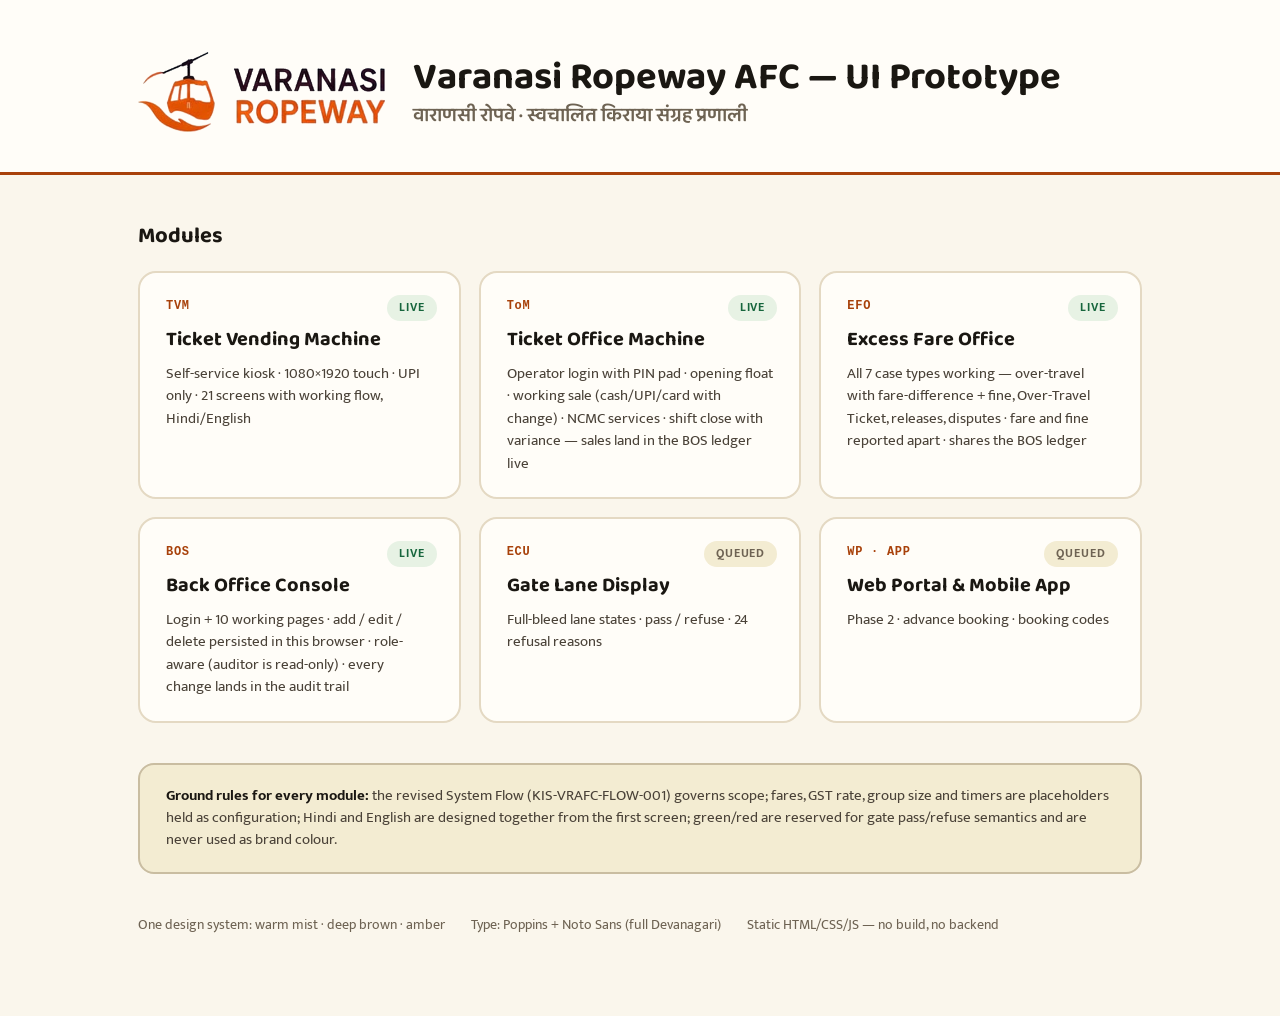
==== index.html @ 52887ad6 "Varanasi Ropeway AFC — UI prototype (BOS console, ToM counter, EFO terminal, TVM kiosk) Co-Authored-" ====
<!doctype html>
<html lang="en">
<head>
<meta charset="utf-8">
<meta name="viewport" content="width=device-width, initial-scale=1">
<title>Varanasi Ropeway AFC — UI Prototype</title>
<link rel="preconnect" href="https://fonts.googleapis.com">
<link rel="preconnect" href="https://fonts.gstatic.com" crossorigin>
<link href="https://fonts.googleapis.com/css2?family=Baloo+2:wght@600;700;800&family=Mukta:wght@400;500;600;700&display=swap" rel="stylesheet">
<link rel="stylesheet" href="assets/css/tokens.css">
<style>
  * { box-sizing: border-box; }
  html, body { margin: 0; }
  body {
    background: var(--w-paper); color: var(--w-ink);
    font-family: var(--font-body); font-size: 17px; line-height: 1.55;
    min-height: 100vh;
  }
  .wrap { max-width: 1060px; margin: 0 auto; padding: 0 28px 80px; }
  header.hero {
    border-bottom: 3px solid var(--w-primary);
    background: var(--w-card);
  }
  .hero-in { max-width: 1060px; margin: 0 auto; padding: 52px 28px 40px; display: flex; gap: 28px; align-items: center; }
  .hero-in .brandimg { height: 80px; width: auto; flex: 0 0 auto; }
  .hero h1 {
    margin: 0; font-family: var(--font-display); font-weight: 700;
    font-size: clamp(26px, 4vw, 38px); line-height: 1.15;
  }
  .hero h1 small { display: block; font-size: .52em; font-weight: 600; color: var(--w-ink-faint); margin-top: 6px; }
  .meta { font-size: 14px; color: var(--w-ink-faint); margin-top: 40px; display: flex; gap: 8px 26px; flex-wrap: wrap; }
  h2 {
    font-family: var(--font-display); font-weight: 700; font-size: 22px;
    margin: 44px 0 18px;
  }
  .grid { display: grid; grid-template-columns: repeat(auto-fill, minmax(300px, 1fr)); gap: 18px; }
  .mod {
    background: var(--w-card); border: 2px solid var(--w-line);
    border-radius: 18px; padding: 24px 26px 22px; text-decoration: none; color: inherit;
    display: flex; flex-direction: column; gap: 8px; position: relative;
    transition: border-color .15s, transform .15s var(--ease);
  }
  a.mod:hover { border-color: var(--w-primary); transform: translateY(-2px); }
  .mod .mc {
    font-family: var(--font-mono); font-size: 12px; font-weight: 700;
    letter-spacing: .06em; color: var(--w-primary);
  }
  .mod h3 { margin: 0; font-family: var(--font-display); font-weight: 700; font-size: 20px; }
  .mod p { margin: 0; font-size: 14.5px; color: var(--w-ink-soft); }
  .mod .st {
    position: absolute; top: 22px; right: 22px;
    font-size: 11.5px; font-weight: 700; letter-spacing: .08em; text-transform: uppercase;
    padding: 4px 12px; border-radius: 999px;
  }
  .st.live { background: var(--ok-bg); color: var(--ok); }
  .st.next { background: var(--w-cream); color: var(--w-ink-faint); }
  .note {
    margin-top: 40px; background: var(--w-cream); border: 2px solid var(--w-line-strong);
    border-radius: 16px; padding: 20px 26px; font-size: 14.5px; color: var(--w-ink-soft);
  }
  .note b { color: var(--w-ink); }
  :where(a):focus-visible { outline: 3px solid var(--w-primary); outline-offset: 3px; border-radius: 6px; }
</style>
</head>
<body>

<header class="hero">
  <div class="hero-in">
    <img class="brandimg" src="assets/img/logo.png" alt="Varanasi Ropeway">
    <h1>Varanasi Ropeway AFC — UI Prototype
      <small>वाराणसी रोपवे · स्वचालित किराया संग्रह प्रणाली</small>
    </h1>
  </div>
</header>

<div class="wrap">
  <h2>Modules</h2>
  <div class="grid">
    <a class="mod" href="tvm/index.html">
      <span class="st live">Live</span>
      <span class="mc">TVM</span>
      <h3>Ticket Vending Machine</h3>
      <p>Self-service kiosk · 1080×1920 touch · UPI only · 21 screens with working flow, Hindi/English</p>
    </a>
    <a class="mod" href="tom/index.html">
      <span class="st live">Live</span>
      <span class="mc">ToM</span>
      <h3>Ticket Office Machine</h3>
      <p>Operator login with PIN pad · opening float · working sale (cash/UPI/card with change) · NCMC services · shift close with variance — sales land in the BOS ledger live</p>
    </a>
    <a class="mod" href="efo/index.html">
      <span class="st live">Live</span>
      <span class="mc">EFO</span>
      <h3>Excess Fare Office</h3>
      <p>All 7 case types working — over-travel with fare-difference + fine, Over-Travel Ticket, releases, disputes · fare and fine reported apart · shares the BOS ledger</p>
    </a>
    <a class="mod" href="bos/index.html">
      <span class="st live">Live</span>
      <span class="mc">BOS</span>
      <h3>Back Office Console</h3>
      <p>Login + 10 working pages · add / edit / delete persisted in this browser · role-aware (auditor is read-only) · every change lands in the audit trail</p>
    </a>
    <div class="mod">
      <span class="st next">Queued</span>
      <span class="mc">ECU</span>
      <h3>Gate Lane Display</h3>
      <p>Full-bleed lane states · pass / refuse · 24 refusal reasons</p>
    </div>
    <div class="mod">
      <span class="st next">Queued</span>
      <span class="mc">WP · APP</span>
      <h3>Web Portal &amp; Mobile App</h3>
      <p>Phase 2 · advance booking · booking codes</p>
    </div>
  </div>

  <div class="note">
    <b>Ground rules for every module:</b> the revised System Flow (KIS-VRAFC-FLOW-001) governs scope;
    fares, GST rate, group size and timers are placeholders held as configuration;
    Hindi and English are designed together from the first screen; green/red are reserved
    for gate pass/refuse semantics and are never used as brand colour.
  </div>

  <div class="meta">
    <span>One design system: warm mist · deep brown · amber</span>
    <span>Type: Poppins + Noto Sans (full Devanagari)</span>
    <span>Static HTML/CSS/JS — no build, no backend</span>
  </div>
</div>

</body>
</html>
---- assets/css/tokens.css ----
/* ============================================================
   Varanasi Ropeway AFC — UI prototype design tokens
   ------------------------------------------------------------
   Two palettes, one system:
     · warm  — passenger-facing surfaces (kiosk, gate, app, portal)
     · navy  — staff surfaces (back office, counter, excess fare)
   Derived from the client's own material: the saffron/orange of the
   passenger mockups (via the FlowFest study, darkened to AA) and the
   navy/gold of the architecture decks (already in the console).
   Every foreground/background pair below is verified ≥4.5:1 for text
   and ≥3:1 for UI components on its intended ground.  GIGW 3.0 /
   WCAG 2.1 AA / RPwD Act 2016 apply to this project.
   ============================================================ */

:root {
  /* ---- warm (passenger) ------------------------------------ */
  --w-paper:      #faf6ec;  /* ground                           */
  --w-cream:      #f3ecd2;  /* wells, secondary surface         */
  --w-card:       #fffdf8;  /* raised cards                     */
  --w-ink:        #1a1712;  /* 16.6:1 on paper                  */
  --w-ink-soft:   #4a4238;  /*  9.2:1 on paper                  */
  --w-ink-faint:  #6e6353;  /*  5.5:1 on paper                  */
  --w-primary:    #a8410a;  /* terracotta — 5.7:1 on paper, 6.1:1 under white */
  --w-primary-deep:#8a3508; /* pressed — 8.1:1 under white      */
  --w-flame:      #f97028;  /* large fills & dark-ground accents only — never body text on paper */
  --w-mango:      #f3a20f;  /* decorative on light; 8.5:1 as text on ink */
  --w-line:       #e4d9c3;  /* hairlines, non-interactive       */
  --w-line-strong:#c9bda1;  /* decorative borders only          */
  --w-line-interactive:#8a7d69; /* 3.7:1+ — boundaries of touch targets (WCAG 1.4.11) */
  --w-step-idle:  #8a7d69;  /* 3.7:1 — UI components only, never text */

  /* ---- dark ground (attract / out-of-service) --------------- */
  --w-night:      #1a1712;
  --w-night-2:    #2b2015;

  /* ---- navy (staff) — carried from the existing console ----- */
  --n-navy-900:   #0d1930;
  --n-navy-800:   #142547;
  --n-navy-700:   #1b3160;
  --n-navy-500:   #2d4a86;
  --n-navy-100:   #d6e0f0;
  --n-navy-50:    #eef2f9;
  --n-amber:      #c98a12;
  --n-canvas:     #f5f7fa;
  --n-surface:    #ffffff;
  --n-ink:        #16202e;
  --n-ink-muted:  #4a5768;
  --n-line:       #d8dee7;

  /* ---- status — safety semantics, identical on both palettes.
         Rule 23: green = pass, red = refuse at the gate.  The warm
         accent must NEVER be used for status.  ------------------ */
  --ok:        #17663d;  --ok-bg:     #e7f2e4;
  --warn:      #8a5a00;  --warn-bg:   #fdf3e0;
  --danger:    #a1211f;  --danger-bg: #fbe9e2;
  --info:      #1b4f80;  --info-bg:   #e8f1fa;

  /* ---- type ------------------------------------------------- */
  /* Baloo 2 + Mukta: rounded-geometric warmth with full Devanagari.
     Both SIL OFL; self-host before production. */
  --font-display: 'Baloo 2', 'Mukta', system-ui, sans-serif;
  --font-body:    'Mukta', system-ui, sans-serif;
  --font-mono:    ui-monospace, 'SF Mono', Menlo, Consolas, monospace;

  /* ---- kiosk metrics (1080 × 1920 portrait) ----------------- */
  --k-header-h:   128px;
  --k-footer-h:   148px;
  --k-pad:        56px;
  --k-radius:     22px;
  --k-radius-lg:  32px;
  --k-btn-h:      104px;
  --k-touch-min:  88px;

  /* ---- motion ----------------------------------------------- */
  --ease: cubic-bezier(.33,.9,.25,1);
  --t-fast: 160ms;
  --t-med: 280ms;
}
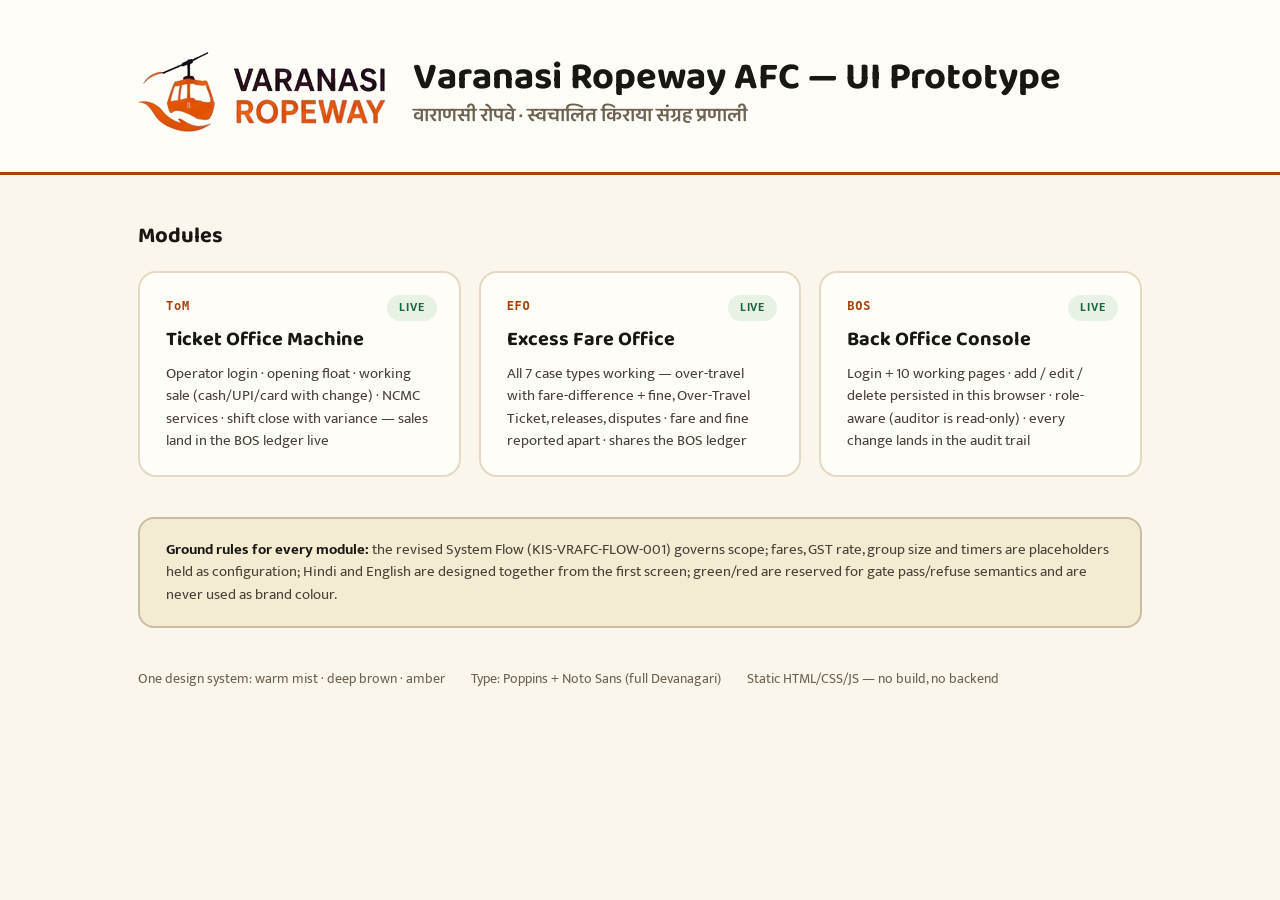
==== commit 163bccc5: "Clean terminal header, logo home-links, hide TVM/ECU/WP cards on landing Co-Authored-By: Claude Fabl" ====
--- a/index.html
+++ b/index.html
@@ -76,17 +76,19 @@
 <div class="wrap">
   <h2>Modules</h2>
   <div class="grid">
+    <!-- hidden for now
     <a class="mod" href="tvm/index.html">
       <span class="st live">Live</span>
       <span class="mc">TVM</span>
       <h3>Ticket Vending Machine</h3>
       <p>Self-service kiosk · 1080×1920 touch · UPI only · 21 screens with working flow, Hindi/English</p>
     </a>
+    -->
     <a class="mod" href="tom/index.html">
       <span class="st live">Live</span>
       <span class="mc">ToM</span>
       <h3>Ticket Office Machine</h3>
-      <p>Operator login with PIN pad · opening float · working sale (cash/UPI/card with change) · NCMC services · shift close with variance — sales land in the BOS ledger live</p>
+      <p>Operator login · opening float · working sale (cash/UPI/card with change) · NCMC services · shift close with variance — sales land in the BOS ledger live</p>
     </a>
     <a class="mod" href="efo/index.html">
       <span class="st live">Live</span>
@@ -100,18 +102,22 @@
       <h3>Back Office Console</h3>
       <p>Login + 10 working pages · add / edit / delete persisted in this browser · role-aware (auditor is read-only) · every change lands in the audit trail</p>
     </a>
+    <!-- hidden for now
     <div class="mod">
       <span class="st next">Queued</span>
       <span class="mc">ECU</span>
       <h3>Gate Lane Display</h3>
       <p>Full-bleed lane states · pass / refuse · 24 refusal reasons</p>
     </div>
+    -->
+    <!-- hidden for now
     <div class="mod">
       <span class="st next">Queued</span>
       <span class="mc">WP · APP</span>
       <h3>Web Portal &amp; Mobile App</h3>
       <p>Phase 2 · advance booking · booking codes</p>
     </div>
+    -->
   </div>
 
   <div class="note">
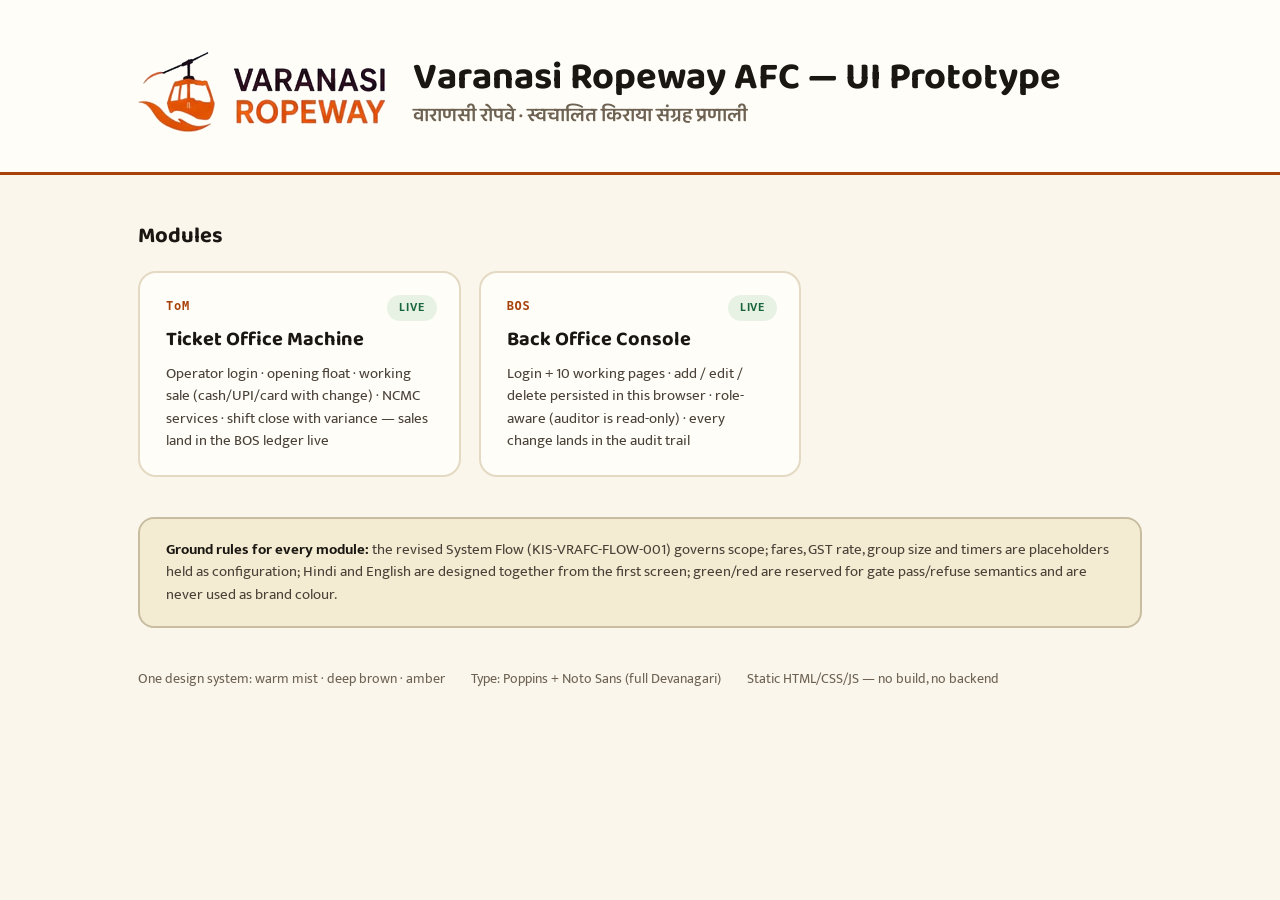
==== commit 5007b024: "BOS login: keep 4 distinct role chips; hide EFO card on landing Co-Authored-By: Claude Fable 5 <nore" ====
--- a/index.html
+++ b/index.html
@@ -90,12 +90,14 @@
       <h3>Ticket Office Machine</h3>
       <p>Operator login · opening float · working sale (cash/UPI/card with change) · NCMC services · shift close with variance — sales land in the BOS ledger live</p>
     </a>
+    <!-- hidden for now
     <a class="mod" href="efo/index.html">
       <span class="st live">Live</span>
       <span class="mc">EFO</span>
       <h3>Excess Fare Office</h3>
       <p>All 7 case types working — over-travel with fare-difference + fine, Over-Travel Ticket, releases, disputes · fare and fine reported apart · shares the BOS ledger</p>
     </a>
+    -->
     <a class="mod" href="bos/index.html">
       <span class="st live">Live</span>
       <span class="mc">BOS</span>
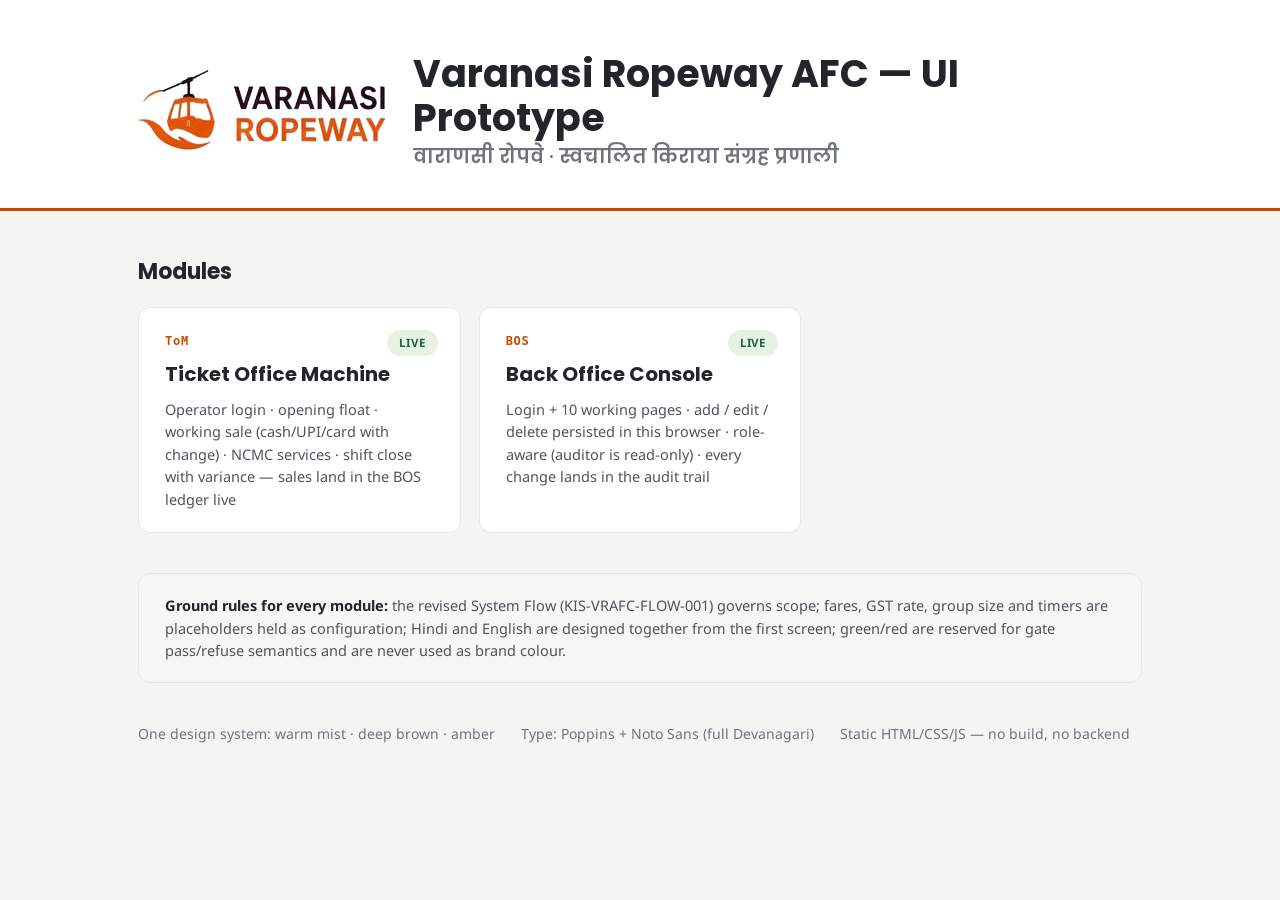
==== commit ec1274e8: "Professional pass: neutral surfaces, tight radii, single orange accent, charcoal nav, flat charts Co" ====
--- a/index.html
+++ b/index.html
@@ -6,9 +6,16 @@
 <title>Varanasi Ropeway AFC — UI Prototype</title>
 <link rel="preconnect" href="https://fonts.googleapis.com">
 <link rel="preconnect" href="https://fonts.gstatic.com" crossorigin>
-<link href="https://fonts.googleapis.com/css2?family=Baloo+2:wght@600;700;800&family=Mukta:wght@400;500;600;700&display=swap" rel="stylesheet">
+<link href="https://fonts.googleapis.com/css2?family=Poppins:wght@500;600;700&family=Noto+Sans:wght@400;500;600;700&display=swap" rel="stylesheet">
 <link rel="stylesheet" href="assets/css/tokens.css">
 <style>
+  :root {
+    --font-display: 'Poppins', 'Noto Sans', system-ui, sans-serif;
+    --font-body: 'Noto Sans', system-ui, sans-serif;
+    --w-paper: #f4f4f2; --w-card: #ffffff; --w-cream: #f6f6f4;
+    --w-ink: #22262b; --w-ink-soft: #4d545c; --w-ink-faint: #6d747d;
+    --w-line: #e6e7e9; --w-line-strong: #d3d5d9; --w-primary: #c94802;
+  }
   * { box-sizing: border-box; }
   html, body { margin: 0; }
   body {
@@ -35,8 +42,8 @@
   }
   .grid { display: grid; grid-template-columns: repeat(auto-fill, minmax(300px, 1fr)); gap: 18px; }
   .mod {
-    background: var(--w-card); border: 2px solid var(--w-line);
-    border-radius: 18px; padding: 24px 26px 22px; text-decoration: none; color: inherit;
+    background: var(--w-card); border: 1px solid var(--w-line);
+    border-radius: 12px; padding: 24px 26px 22px; text-decoration: none; color: inherit;
     display: flex; flex-direction: column; gap: 8px; position: relative;
     transition: border-color .15s, transform .15s var(--ease);
   }
@@ -55,8 +62,8 @@
   .st.live { background: var(--ok-bg); color: var(--ok); }
   .st.next { background: var(--w-cream); color: var(--w-ink-faint); }
   .note {
-    margin-top: 40px; background: var(--w-cream); border: 2px solid var(--w-line-strong);
-    border-radius: 16px; padding: 20px 26px; font-size: 14.5px; color: var(--w-ink-soft);
+    margin-top: 40px; background: var(--w-cream); border: 1px solid var(--w-line);
+    border-radius: 12px; padding: 20px 26px; font-size: 14.5px; color: var(--w-ink-soft);
   }
   .note b { color: var(--w-ink); }
   :where(a):focus-visible { outline: 3px solid var(--w-primary); outline-offset: 3px; border-radius: 6px; }
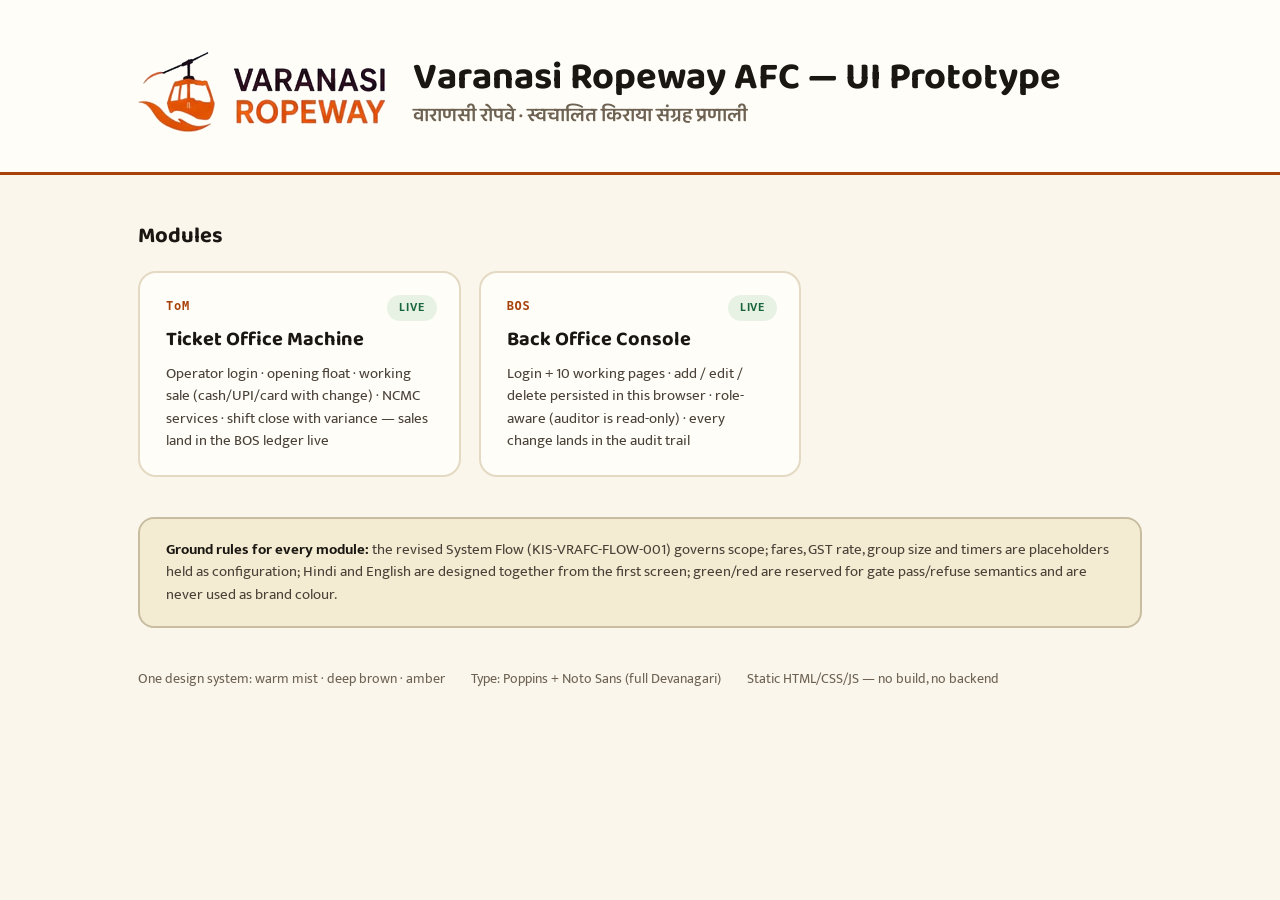
==== commit f354270e: "Revert neutral skin to warm design; ToM selection v2 — numbered steps, prominent picks, brand-red th" ====
--- a/index.html
+++ b/index.html
@@ -6,16 +6,9 @@
 <title>Varanasi Ropeway AFC — UI Prototype</title>
 <link rel="preconnect" href="https://fonts.googleapis.com">
 <link rel="preconnect" href="https://fonts.gstatic.com" crossorigin>
-<link href="https://fonts.googleapis.com/css2?family=Poppins:wght@500;600;700&family=Noto+Sans:wght@400;500;600;700&display=swap" rel="stylesheet">
+<link href="https://fonts.googleapis.com/css2?family=Baloo+2:wght@600;700;800&family=Mukta:wght@400;500;600;700&display=swap" rel="stylesheet">
 <link rel="stylesheet" href="assets/css/tokens.css">
 <style>
-  :root {
-    --font-display: 'Poppins', 'Noto Sans', system-ui, sans-serif;
-    --font-body: 'Noto Sans', system-ui, sans-serif;
-    --w-paper: #f4f4f2; --w-card: #ffffff; --w-cream: #f6f6f4;
-    --w-ink: #22262b; --w-ink-soft: #4d545c; --w-ink-faint: #6d747d;
-    --w-line: #e6e7e9; --w-line-strong: #d3d5d9; --w-primary: #c94802;
-  }
   * { box-sizing: border-box; }
   html, body { margin: 0; }
   body {
@@ -42,8 +35,8 @@
   }
   .grid { display: grid; grid-template-columns: repeat(auto-fill, minmax(300px, 1fr)); gap: 18px; }
   .mod {
-    background: var(--w-card); border: 1px solid var(--w-line);
-    border-radius: 12px; padding: 24px 26px 22px; text-decoration: none; color: inherit;
+    background: var(--w-card); border: 2px solid var(--w-line);
+    border-radius: 18px; padding: 24px 26px 22px; text-decoration: none; color: inherit;
     display: flex; flex-direction: column; gap: 8px; position: relative;
     transition: border-color .15s, transform .15s var(--ease);
   }
@@ -62,8 +55,8 @@
   .st.live { background: var(--ok-bg); color: var(--ok); }
   .st.next { background: var(--w-cream); color: var(--w-ink-faint); }
   .note {
-    margin-top: 40px; background: var(--w-cream); border: 1px solid var(--w-line);
-    border-radius: 12px; padding: 20px 26px; font-size: 14.5px; color: var(--w-ink-soft);
+    margin-top: 40px; background: var(--w-cream); border: 2px solid var(--w-line-strong);
+    border-radius: 16px; padding: 20px 26px; font-size: 14.5px; color: var(--w-ink-soft);
   }
   .note b { color: var(--w-ink); }
   :where(a):focus-visible { outline: 3px solid var(--w-primary); outline-offset: 3px; border-radius: 6px; }
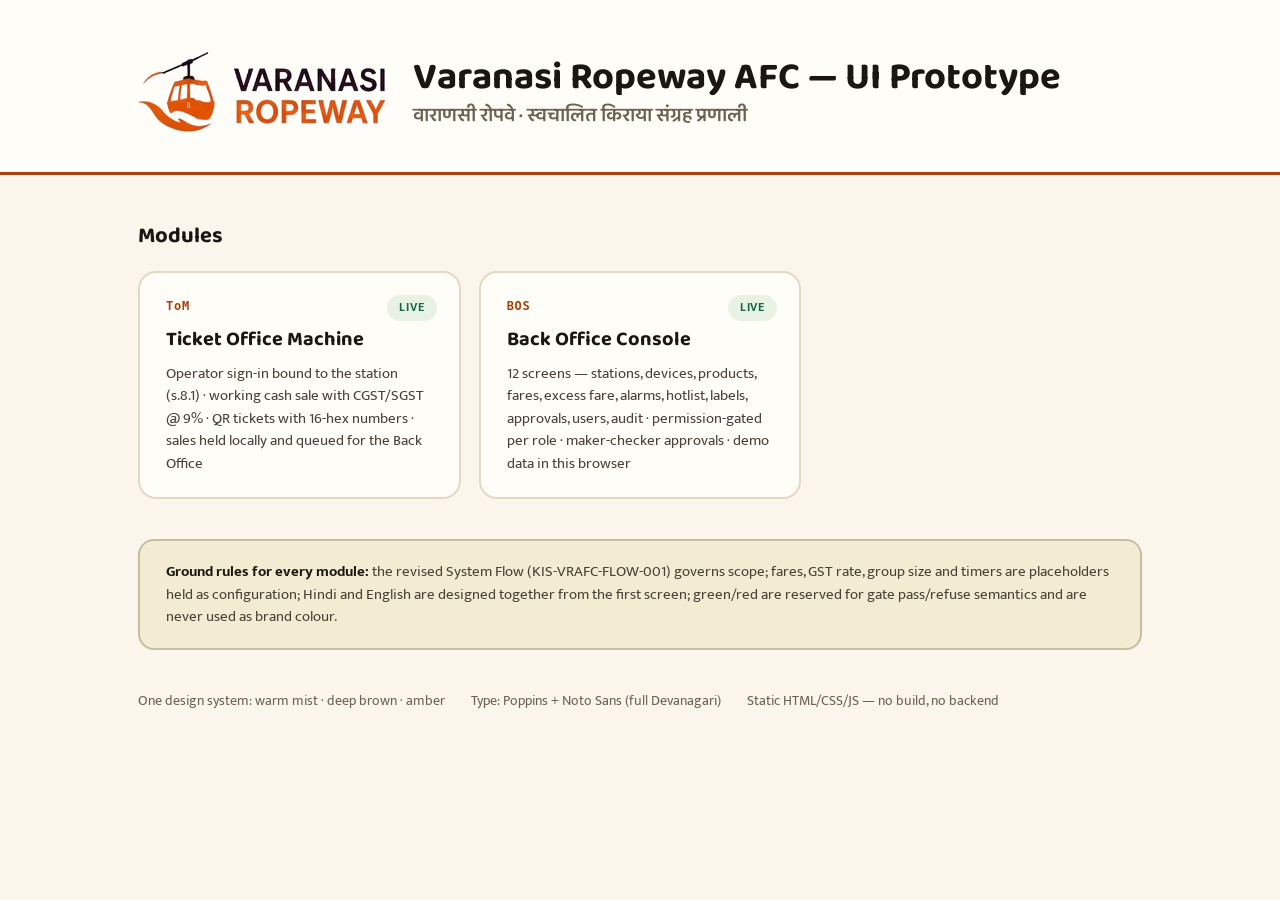
==== commit 5ebd9e59: "Full parity with fix/tester-bugs: real seed data, terminal sale flow, 12-screen console with exact s" ====
--- a/index.html
+++ b/index.html
@@ -88,7 +88,7 @@
       <span class="st live">Live</span>
       <span class="mc">ToM</span>
       <h3>Ticket Office Machine</h3>
-      <p>Operator login · opening float · working sale (cash/UPI/card with change) · NCMC services · shift close with variance — sales land in the BOS ledger live</p>
+      <p>Operator sign-in bound to the station (s.8.1) · working cash sale with CGST/SGST @ 9% · QR tickets with 16-hex numbers · sales held locally and queued for the Back Office</p>
     </a>
     <!-- hidden for now
     <a class="mod" href="efo/index.html">
@@ -102,7 +102,7 @@
       <span class="st live">Live</span>
       <span class="mc">BOS</span>
       <h3>Back Office Console</h3>
-      <p>Login + 10 working pages · add / edit / delete persisted in this browser · role-aware (auditor is read-only) · every change lands in the audit trail</p>
+      <p>12 screens — stations, devices, products, fares, excess fare, alarms, hotlist, labels, approvals, users, audit · permission-gated per role · maker-checker approvals · demo data in this browser</p>
     </a>
     <!-- hidden for now
     <div class="mod">
